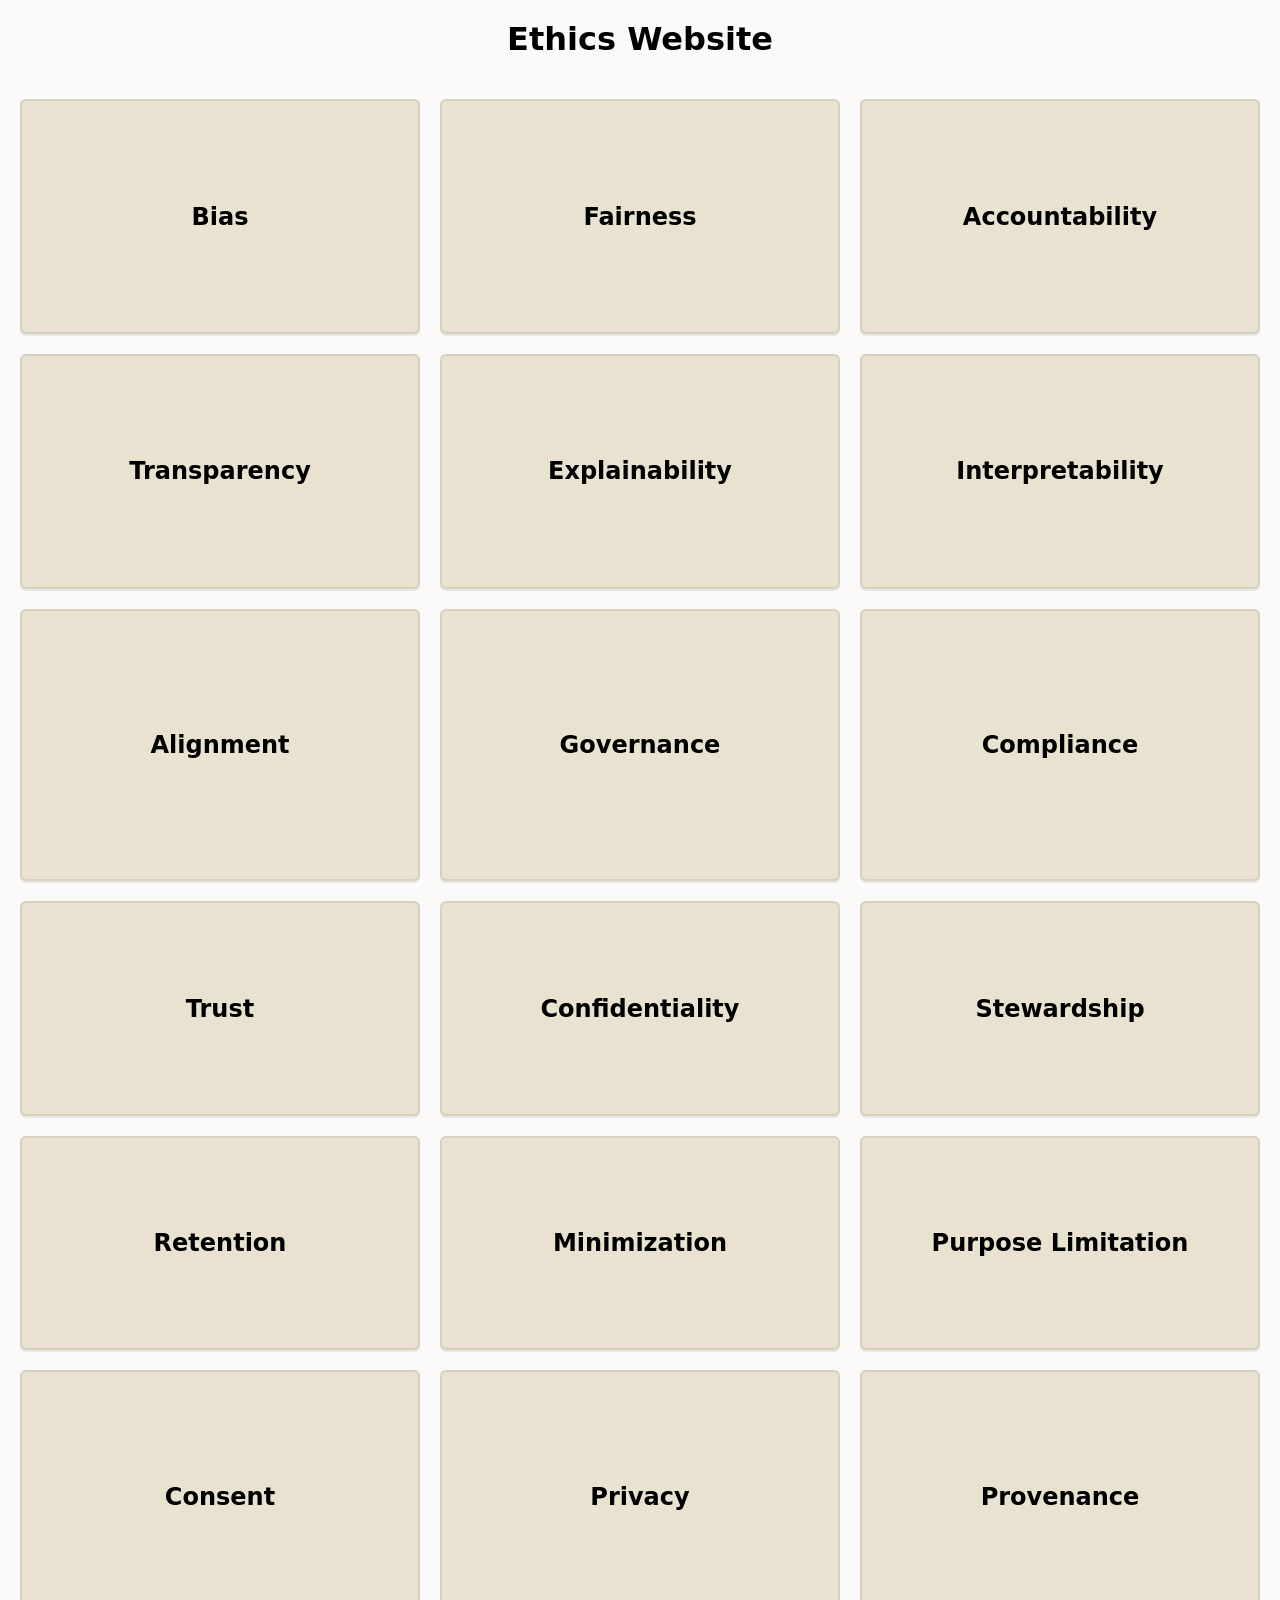
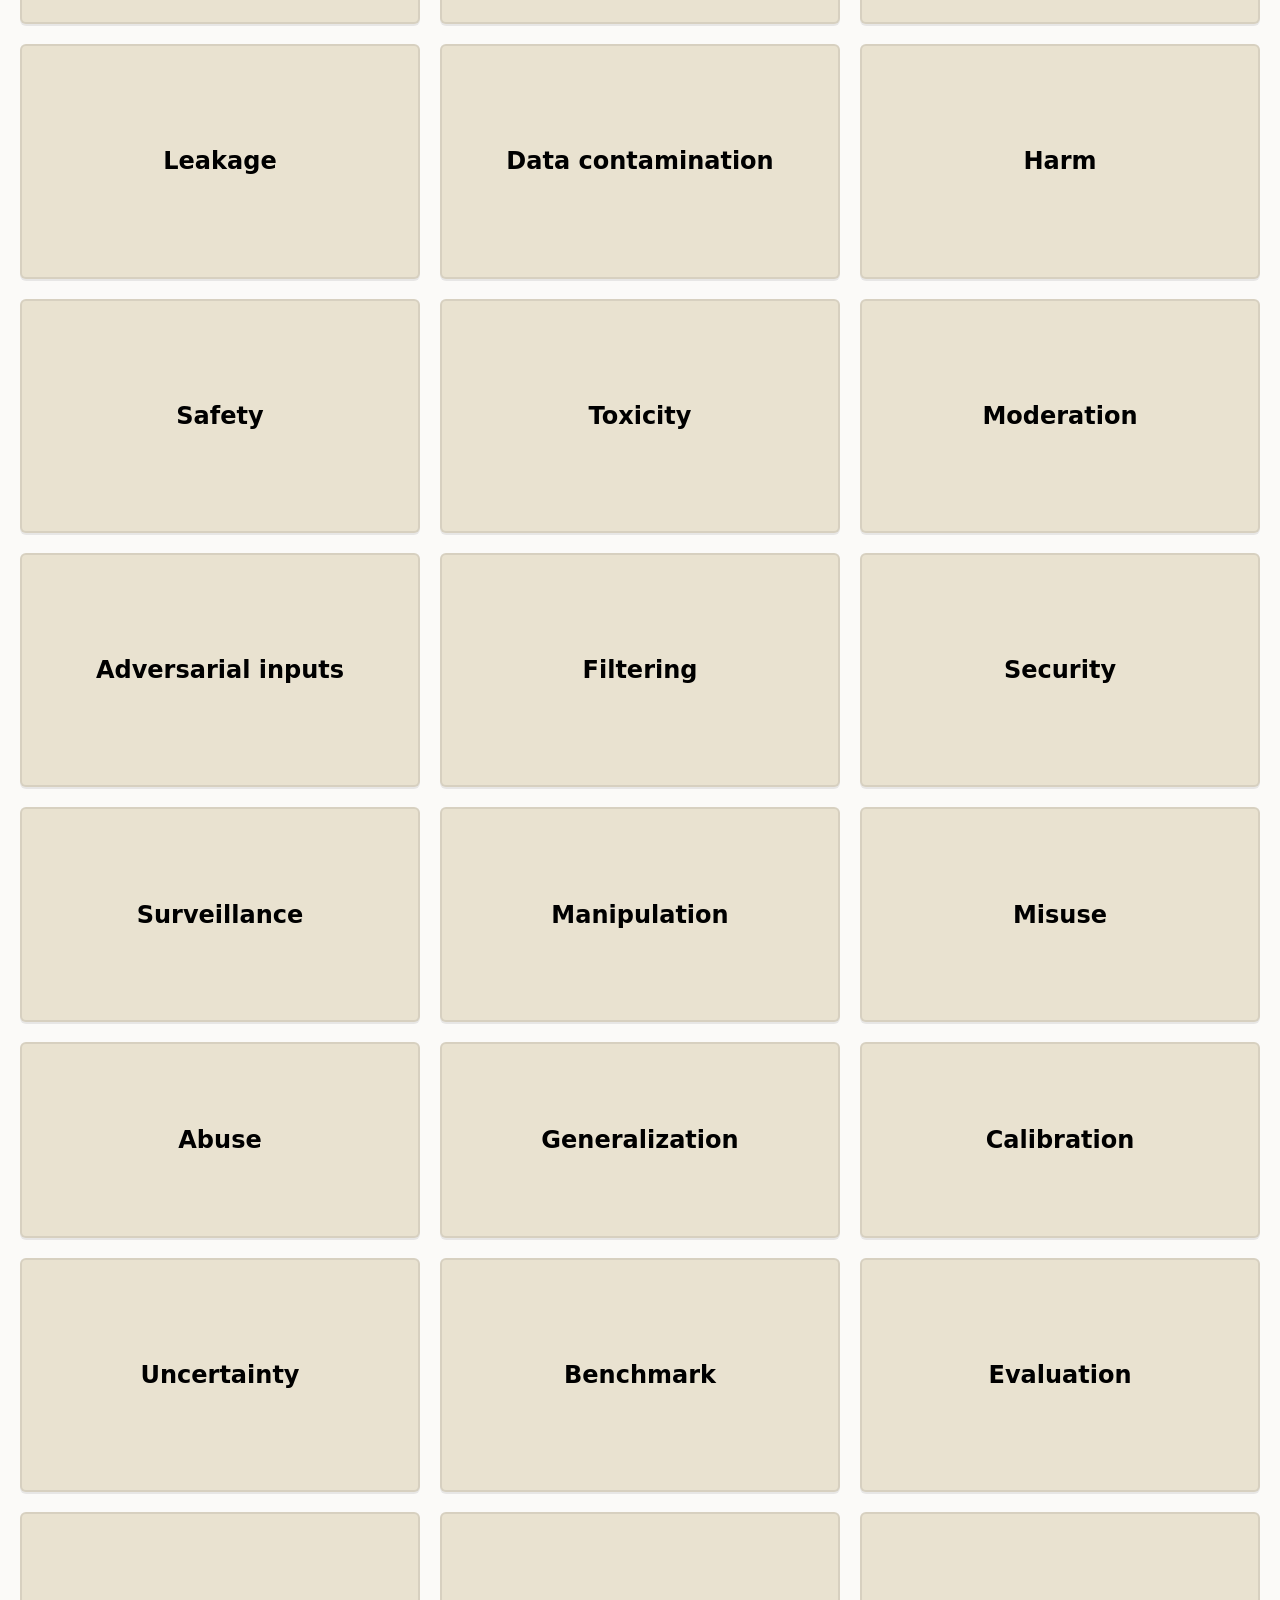
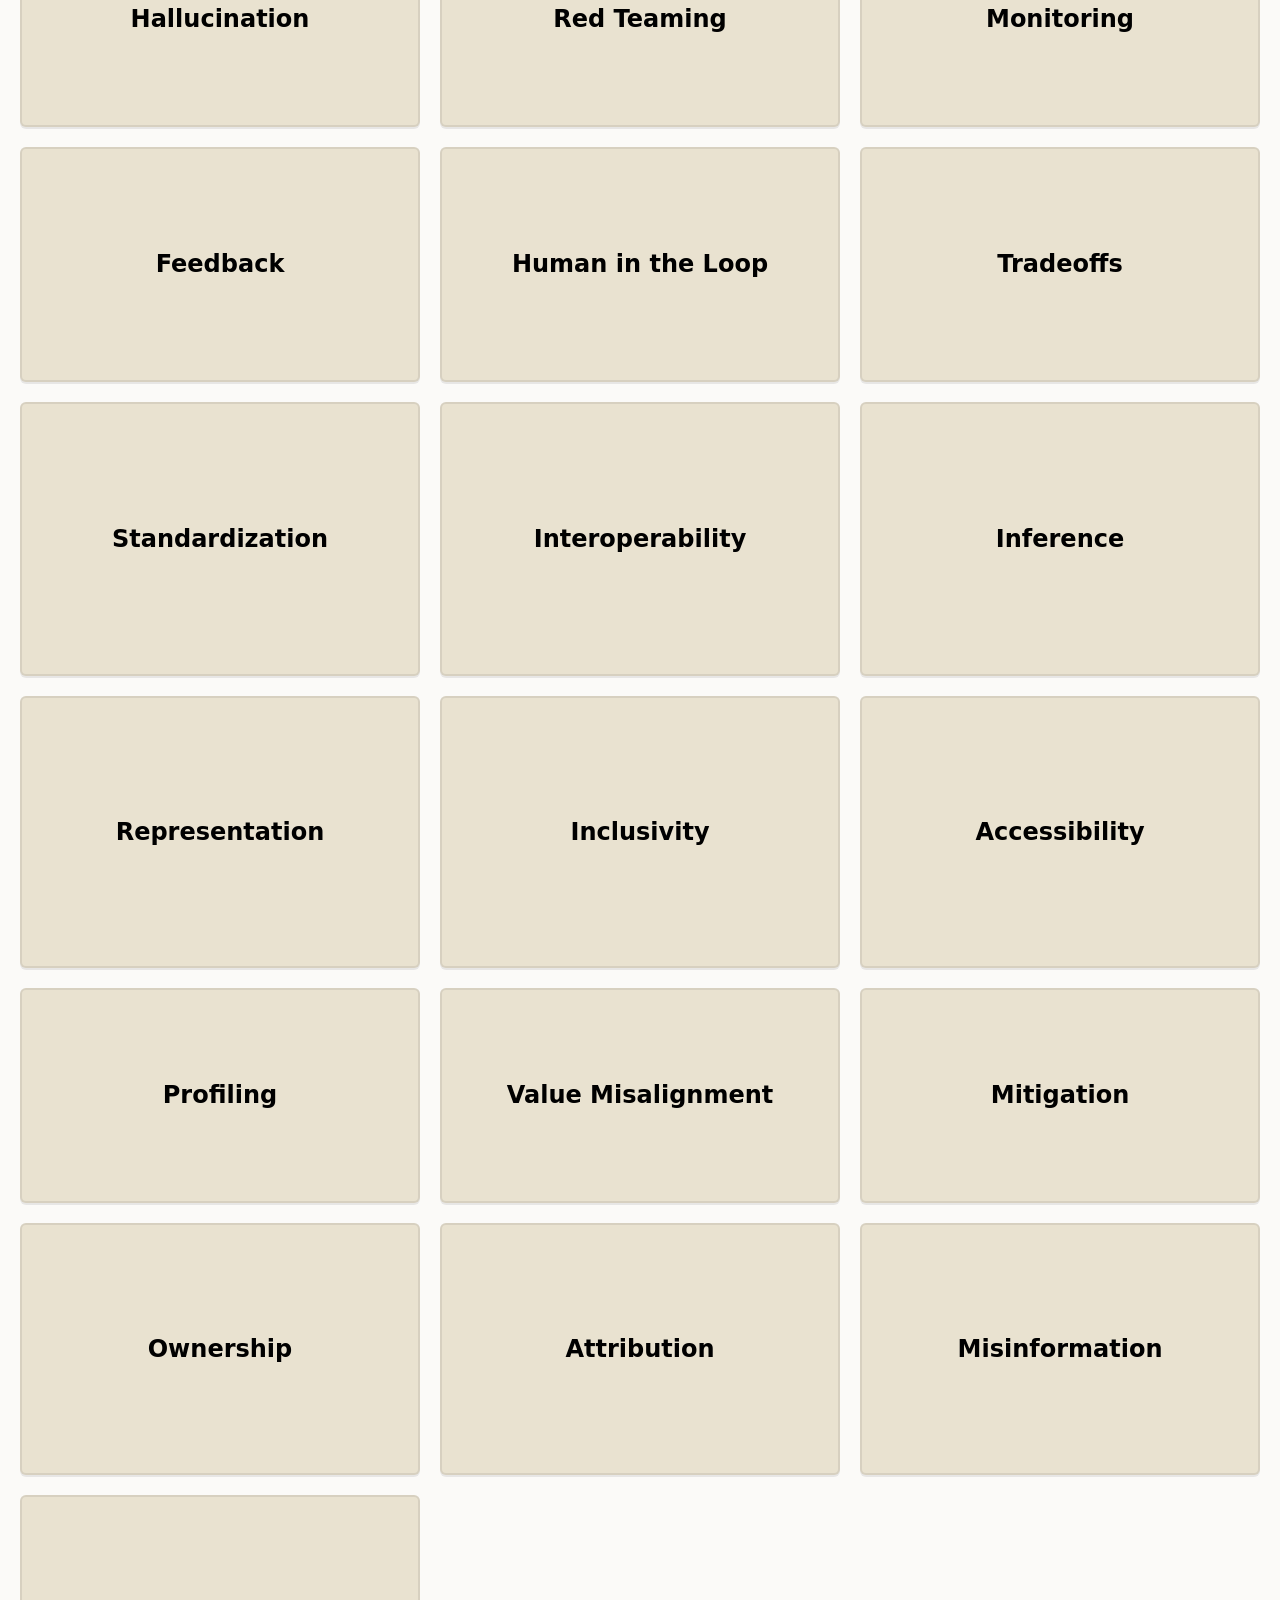
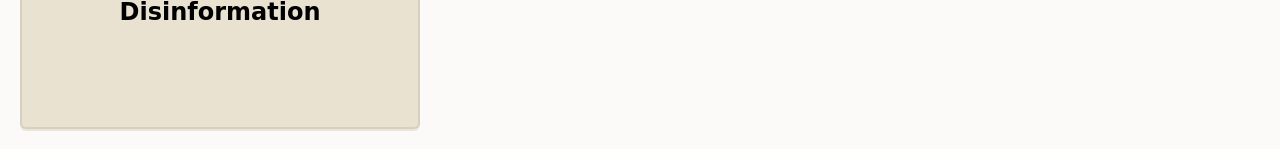
==== index.html @ ab77b4b2 "init" ====
<!DOCTYPE html>
<html lang="en">

<head>
    <meta charset="UTF-8">
    <meta name="viewport" content="width=device-width, initial-scale=1.0">
    <title>VibeCodeNames</title>
    <link rel="stylesheet" href="styles.css">
    <script src="script.js" defer></script>
</head>

<body>
    <h1>Ethics Website</h1>
    <div id="cards-container">
        <div class="card">
            <div class="full">
                <div class="card-header">
                    <h2>Bias</h2>
                </div>
                <div class="card-body">
                    <p class="word-definition">A systematic skew in data or model behavior that leads to unfair outcomes
                        for certain groups.</p>
                    <p class="word-question">If an AI hiring tool favors men over women for tech jobs, who is
                        responsible for fixing it? The developers, the company, or society?</p>
                </div>
            </div>
            <div class="initial">
                <h2>Bias</h2>
            </div>
        </div>

        <div class="card">
            <div class="full">
                <div class="card-header">
                    <h2>Fairness</h2>
                </div>
                <div class="card-body">
                    <p class="word-definition">The principle that models produce equitable outcomes across different
                        individuals or groups.</p>
                    <p class="word-question">Can an AI model ever be truly fair, or will it always reflect the biases of
                        its developers and its training data?</p>
                </div>
            </div>
            <div class="initial">
                <h2>Fairness</h2>
            </div>
        </div>

        <div class="card">
            <div class="full">
                <div class="card-header">
                    <h2>Accountability</h2>
                </div>
                <div class="card-body">
                    <p class="word-definition">The assignment of responsibility for the decisions and impacts of NLP
                        systems.</p>
                    <p class="word-question">If an AI model makes a harmful decision, who should be held responsible?
                    </p>
                </div>
            </div>
            <div class="initial">
                <h2>Accountability</h2>
            </div>
        </div>

        <div class="card">
            <div class="full">
                <div class="card-header">
                    <h2>Transparency</h2>
                </div>
                <div class="card-body">
                    <p class="word-definition">The degree to which data, model behavior, and decision processes are open
                        and understandable.</p>
                    <p class="word-question">If an AI model makes a decision that affects your life, should you have the
                        right to know how it made that decision?</p>
                </div>
            </div>
            <div class="initial">
                <h2>Transparency</h2>
            </div>
        </div>

        <div class="card">
            <div class="full">
                <div class="card-header">
                    <h2>Explainability</h2>
                </div>
                <div class="card-body">
                    <p class="word-definition">The ability to provide human-understandable reasons for a model’s
                        outputs.</p>
                    <p class="word-question">How much should we trust the decision of an AI model if we can't fully
                        understand how it reaches that conclusion?</p>
                </div>
            </div>
            <div class="initial">
                <h2>Explainability</h2>
            </div>
        </div>

        <div class="card">
            <div class="full">
                <div class="card-header">
                    <h2>Interpretability</h2>
                </div>
                <div class="card-body">
                    <p class="word-definition">The extent to which a model’s internal mechanisms can be directly
                        understood by humans.</p>
                    <p class="word-question">Is it acceptable for an AI model to be a "black box" if it works well, or
                        should we always know how it works?</p>
                </div>
            </div>
            <div class="initial">
                <h2>Interpretability</h2>
            </div>
        </div>

        <div class="card">
            <div class="full">
                <div class="card-header">
                    <h2>Alignment</h2>
                </div>
                <div class="card-body">
                    <p class="word-definition">The process of ensuring model behavior conforms to human values and
                        intended goals.</p>
                    <p class="word-question">Whose values should ann AI model align with? The values of its developers?
                        The values of its users? The values of society as a whole? What if these conflict with each
                        other?</p>
                </div>
            </div>
            <div class="initial">
                <h2>Alignment</h2>
            </div>
        </div>

        <div class="card">
            <div class="full">
                <div class="card-header">
                    <h2>Governance</h2>
                </div>
                <div class="card-body">
                    <p class="word-definition">The frameworks, policies, and processes guiding responsible AI
                        development and deployment.</p>
                    <p class="word-question">Should governments regulate AI models, or should developers be allowed to
                        self-regulate? What are the risks of either approach</p>
                </div>
            </div>
            <div class="initial">
                <h2>Governance</h2>
            </div>
        </div>

        <div class="card">
            <div class="full">
                <div class="card-header">
                    <h2>Compliance</h2>
                </div>
                <div class="card-body">
                    <p class="word-definition">Adherence to legal, regulatory, and ethical standards.</p>
                    <p class="word-question">If an AI model breaks a law, but its developers did not intend for this to
                        happen, can they be held accountable? If not, who (if anybody) can?</p>
                </div>
            </div>
            <div class="initial">
                <h2>Compliance</h2>
            </div>
        </div>

        <div class="card">
            <div class="full">
                <div class="card-header">
                    <h2>Trust</h2>
                </div>
                <div class="card-body">
                    <p class="word-definition">User confidence in a model’s reliability, transparency, and behavior.</p>
                    <p class="word-question">What does it take for you to trust an AI model?</p>
                </div>
            </div>
            <div class="initial">
                <h2>Trust</h2>
            </div>
        </div>

        <div class="card">
            <div class="full">
                <div class="card-header">
                    <h2>Confidentiality</h2>
                </div>
                <div class="card-body">
                    <p class="word-definition">The restriction of data access to authorized entities only.</p>
                    <p class="word-question">Should AI models in healthcare have access to sensitive patient data?</p>
                </div>
            </div>
            <div class="initial">
                <h2>Confidentiality</h2>
            </div>
        </div>

        <div class="card">
            <div class="full">
                <div class="card-header">
                    <h2>Stewardship</h2>
                </div>
                <div class="card-body">
                    <p class="word-definition">The responsible management of data throughout its lifecycle.</p>
                    <p class="word-question">Who should ultimately be held accountable for ensuring responsible data
                        stewardship within an organization?</p>
                </div>
            </div>
            <div class="initial">
                <h2>Stewardship</h2>
            </div>
        </div>

        <div class="card">
            <div class="full">
                <div class="card-header">
                    <h2>Retention</h2>
                </div>
                <div class="card-body">
                    <p class="word-definition">Policies governing how long data is stored before deletion.</p>
                    <p class="word-question">How long should companies be allowed to keep your data?</p>
                </div>
            </div>
            <div class="initial">
                <h2>Retention</h2>
            </div>
        </div>

        <div class="card">
            <div class="full">
                <div class="card-header">
                    <h2>Minimization</h2>
                </div>
                <div class="card-body">
                    <p class="word-definition">The practice of collecting only the data necessary for a specific
                        purpose.</p>
                    <p class="word-question">Does strict data minimization hinder the development of more accurate
                        systems?</p>
                </div>
            </div>
            <div class="initial">
                <h2>Minimization</h2>
            </div>
        </div>

        <div class="card">
            <div class="full">
                <div class="card-header">
                    <h2>Purpose Limitation</h2>
                </div>
                <div class="card-body">
                    <p class="word-definition">The use of data strictly for the originally specified uses.</p>
                    <p class="word-question">If a company uses your data for a different purpose than originally stated
                        that benefits you, is that ethically right?</p>
                </div>
            </div>
            <div class="initial">
                <h2>Purpose Limitation</h2>
            </div>
        </div>

        <div class="card">
            <div class="full">
                <div class="card-header">
                    <h2>Consent</h2>
                </div>
                <div class="card-body">
                    <p class="word-definition">User permission for collecting, processing, or using their data in NLP
                        systems.</p>
                    <p class="word-question">Is it ethical for companies to use your data if it is publicly available
                        (e.g. via social media), even if you didn't explictly agree to its use?</p>
                </div>
            </div>
            <div class="initial">
                <h2>Consent</h2>
            </div>
        </div>

        <div class="card">
            <div class="full">
                <div class="card-header">
                    <h2>Privacy</h2>
                </div>
                <div class="card-body">
                    <p class="word-definition">The protection of personal or sensitive information from unauthorized
                        access or exposure.</p>
                    <p class="word-question">To what extent are you willing to trade privacy for convenience or
                        personalized services?</p>
                </div>
            </div>
            <div class="initial">
                <h2>Privacy</h2>
            </div>
        </div>

        <div class="card">
            <div class="full">
                <div class="card-header">
                    <h2>Provenance</h2>
                </div>
                <div class="card-body">
                    <p class="word-definition">The origin, history, and transformations of data.</p>
                    <p class="word-question">Should companies be required to disclose where their training data comes
                        from?</p>
                </div>
            </div>
            <div class="initial">
                <h2>Provenance</h2>
            </div>
        </div>

        <div class="card">
            <div class="full">
                <div class="card-header">
                    <h2>Leakage</h2>
                </div>
                <div class="card-body">
                    <p class="word-definition">The unintended exposure of sensitive or training data during training or
                        inference.</p>
                    <p class="word-question">How can leakage affect perceived model performance and what misconceptions
                        could this introduce?</p>
                </div>
            </div>
            <div class="initial">
                <h2>Leakage</h2>
            </div>
        </div>

        <div class="card">
            <div class="full">
                <div class="card-header">
                    <h2>Data contamination</h2>
                </div>
                <div class="card-body">
                    <p class="word-definition">The inclusion of evaluation or benchmark data in training data, inflating
                        performance estimates.</p>
                    <p class="word-question">How does data contamination affect the credibility of benchmarks and
                        reported performance?</p>
                </div>
            </div>
            <div class="initial">
                <h2>Data contamination</h2>
            </div>
        </div>

        <div class="card">
            <div class="full">
                <div class="card-header">
                    <h2>Harm</h2>
                </div>
                <div class="card-body">
                    <p class="word-definition">Negative impacts caused by model behavior, including discrimination,
                        misinformation, or privacy violations.</p>
                    <p class="word-question">How could an AI model potentially harm you personally?</p>
                </div>
            </div>
            <div class="initial">
                <h2>Harm</h2>
            </div>
        </div>

        <div class="card">
            <div class="full">
                <div class="card-header">
                    <h2>Safety</h2>
                </div>
                <div class="card-body">
                    <p class="word-definition">The implementation of mechanisms that prevent harmful or unintended model
                        behavior.</p>
                    <p class="word-question">Should AI companies be required to actively notify its users about the
                        risks of using their model?</p>
                </div>
            </div>
            <div class="initial">
                <h2>Safety</h2>
            </div>
        </div>

        <div class="card">
            <div class="full">
                <div class="card-header">
                    <h2>Toxicity</h2>
                </div>
                <div class="card-body">
                    <p class="word-definition">The presence of offensive, abusive, or harmful language in text data or
                        outputs.</p>
                    <p class="word-question">Who decides what is considered toxic or not, and how does this differ per
                        medium?</p>
                </div>
            </div>
            <div class="initial">
                <h2>Toxicity</h2>
            </div>
        </div>

        <div class="card">
            <div class="full">
                <div class="card-header">
                    <h2>Moderation</h2>
                </div>
                <div class="card-body">
                    <p class="word-definition">The filtering or control of content to enforce safety or policy
                        constraints.</p>
                    <p class="word-question">How can moderation be performed consistently, while avoiding possible
                        individual biases of the moderators?</p>
                </div>
            </div>
            <div class="initial">
                <h2>Moderation</h2>
            </div>
        </div>

        <div class="card">
            <div class="full">
                <div class="card-header">
                    <h2>Adversarial inputs</h2>
                </div>
                <div class="card-body">
                    <p class="word-definition">Inputs intentionally crafted to exploit model weaknesses or cause errors.
                    </p>
                    <p class="word-question">Is it realistic to expect AI models to be fully resistant to adversarial
                        attacks, or should we instead focus on mitigation and response?</p>
                </div>
            </div>
            <div class="initial">
                <h2>Adversarial inputs</h2>
            </div>
        </div>

        <div class="card">
            <div class="full">
                <div class="card-header">
                    <h2>Filtering</h2>
                </div>
                <div class="card-body">
                    <p class="word-definition">The removal of undesirable or harmful content from data or outputs.</p>
                    <p class="word-question">Who should decide what is undesirable or harmful content?</p>
                </div>
            </div>
            <div class="initial">
                <h2>Filtering</h2>
            </div>
        </div>

        <div class="card">
            <div class="full">
                <div class="card-header">
                    <h2>Security</h2>
                </div>
                <div class="card-body">
                    <p class="word-definition">The protection of systems and data from unauthorized access, attacks, or
                        breaches.</p>
                    <p class="word-question">How much security is “enough”?</p>
                </div>
            </div>
            <div class="initial">
                <h2>Security</h2>
            </div>
        </div>

        <div class="card">
            <div class="full">
                <div class="card-header">
                    <h2>Surveillance</h2>
                </div>
                <div class="card-body">
                    <p class="word-definition">The large-scale monitoring of individuals through data collection and
                        analysis.</p>
                    <p class="word-question">Is surveillance ever right?</p>
                </div>
            </div>
            <div class="initial">
                <h2>Surveillance</h2>
            </div>
        </div>

        <div class="card">
            <div class="full">
                <div class="card-header">
                    <h2>Manipulation</h2>
                </div>
                <div class="card-body">
                    <p class="word-definition">The use of language models to influence user beliefs or behavior without
                        informed consent.</p>
                    <p class="word-question">Should an AI model manipulate someone if its in their best interest?</p>
                </div>
            </div>
            <div class="initial">
                <h2>Manipulation</h2>
            </div>
        </div>

        <div class="card">
            <div class="full">
                <div class="card-header">
                    <h2>Misuse</h2>
                </div>
                <div class="card-body">
                    <p class="word-definition">The unintended or inappropriate use of NLP systems.</p>
                    <p class="word-question">How can we prevent misuse of AI models?</p>
                </div>
            </div>
            <div class="initial">
                <h2>Misuse</h2>
            </div>
        </div>

        <div class="card">
            <div class="full">
                <div class="card-header">
                    <h2>Abuse</h2>
                </div>
                <div class="card-body">
                    <p class="word-definition">The deliberate use of NLP systems to cause harm or deceive.</p>
                    <p class="word-question">Where should the line be drawn between misuse and deliberate abuse of AI
                        systems?</p>
                </div>
            </div>
            <div class="initial">
                <h2>Abuse</h2>
            </div>
        </div>

        <div class="card">
            <div class="full">
                <div class="card-header">
                    <h2>Generalization</h2>
                </div>
                <div class="card-body">
                    <p class="word-definition">The ability of a model to perform well on unseen data outside its
                        training set.</p>
                    <p class="word-question">What could cause an AI model to work perfectly in a lab but fail in the
                        real world?</p>
                </div>
            </div>
            <div class="initial">
                <h2>Generalization</h2>
            </div>
        </div>

        <div class="card">
            <div class="full">
                <div class="card-header">
                    <h2>Calibration</h2>
                </div>
                <div class="card-body">
                    <p class="word-definition">The alignment between predicted probabilities and actual outcomes.</p>
                    <p class="word-question">How could the calibration of a model be improved?</p>
                </div>
            </div>
            <div class="initial">
                <h2>Calibration</h2>
            </div>
        </div>

        <div class="card">
            <div class="full">
                <div class="card-header">
                    <h2>Uncertainty</h2>
                </div>
                <div class="card-body">
                    <p class="word-definition">The degree of confidence associated with a model’s predictions.</p>
                    <p class="word-question">How certain do you think an AI model should be of an answer before
                        providing it? It is good enough to provide any answer, even if it's very uncertain?</p>
                </div>
            </div>
            <div class="initial">
                <h2>Uncertainty</h2>
            </div>
        </div>

        <div class="card">
            <div class="full">
                <div class="card-header">
                    <h2>Benchmark</h2>
                </div>
                <div class="card-body">
                    <p class="word-definition">A standardized dataset or metric used to compare model performance.</p>
                    <p class="word-question">What is a good way to evaluate how well a model performs? Are current
                        benchmarks (e.g. accuracy on different tasks) a good representation of how the world works?</p>
                </div>
            </div>
            <div class="initial">
                <h2>Benchmark</h2>
            </div>
        </div>

        <div class="card">
            <div class="full">
                <div class="card-header">
                    <h2>Evaluation</h2>
                </div>
                <div class="card-body">
                    <p class="word-definition">The measurement of model performance using technical and ethical metrics.
                    </p>
                    <p class="word-question">How can evaluation of a model influence its impact on the world?</p>
                </div>
            </div>
            <div class="initial">
                <h2>Evaluation</h2>
            </div>
        </div>

        <div class="card">
            <div class="full">
                <div class="card-header">
                    <h2>Hallucination</h2>
                </div>
                <div class="card-body">
                    <p class="word-definition">The generation of fluent but factually incorrect or unsupported content.
                    </p>
                    <p class="word-question">How can it be that these AI models produce content that is factually
                        untrue? Consider how these models work under the hood.</p>
                </div>
            </div>
            <div class="initial">
                <h2>Hallucination</h2>
            </div>
        </div>

        <div class="card">
            <div class="full">
                <div class="card-header">
                    <h2>Red Teaming</h2>
                </div>
                <div class="card-body">
                    <p class="word-definition">The practice of probing models to identify risks, vulnerabilities, or
                        failure modes.</p>
                    <p class="word-question">Should all AI models be required to undergo an third party probe to check
                        for security?</p>
                </div>
            </div>
            <div class="initial">
                <h2>Red Teaming</h2>
            </div>
        </div>

        <div class="card">
            <div class="full">
                <div class="card-header">
                    <h2>Monitoring</h2>
                </div>
                <div class="card-body">
                    <p class="word-definition">The continuous observation of model behavior in deployed environments.
                    </p>
                    <p class="word-question">In what ways does the amount of monitoring impact a model's performance?
                    </p>
                </div>
            </div>
            <div class="initial">
                <h2>Monitoring</h2>
            </div>
        </div>

        <div class="card">
            <div class="full">
                <div class="card-header">
                    <h2>Feedback</h2>
                </div>
                <div class="card-body">
                    <p class="word-definition">Information from users or systems used to improve model performance.</p>
                    <p class="word-question">How can we ensure that user feedback is helpful and doesn't introduce new
                        biases?</p>
                </div>
            </div>
            <div class="initial">
                <h2>Feedback</h2>
            </div>
        </div>

        <div class="card">
            <div class="full">
                <div class="card-header">
                    <h2>Human in the Loop</h2>
                </div>
                <div class="card-body">
                    <p class="word-definition">A design approach where human oversight is integrated into automated
                        decision-making.</p>
                    <p class="word-question">Could you imagine a scenario in which no human in the loop is required?
                        What would it look like?</p>
                </div>
            </div>
            <div class="initial">
                <h2>Human in the Loop</h2>
            </div>
        </div>

        <div class="card">
            <div class="full">
                <div class="card-header">
                    <h2>Tradeoffs</h2>
                </div>
                <div class="card-body">
                    <p class="word-definition">The balancing of competing objectives such as accuracy, fairness, and
                        efficiency.</p>
                    <p class="word-question">Should any of the aforementioned objectives take priority over others? Why
                        or why not?</p>
                </div>
            </div>
            <div class="initial">
                <h2>Tradeoffs</h2>
            </div>
        </div>

        <div class="card">
            <div class="full">
                <div class="card-header">
                    <h2>Standardization</h2>
                </div>
                <div class="card-body">
                    <p class="word-definition">The establishment of common practices, formats, or benchmarks.</p>
                    <p class="word-question">Should there be global standards for AI development, or should every
                        country/region make its own rules?</p>
                </div>
            </div>
            <div class="initial">
                <h2>Standardization</h2>
            </div>
        </div>

        <div class="card">
            <div class="full">
                <div class="card-header">
                    <h2>Interoperability</h2>
                </div>
                <div class="card-body">
                    <p class="word-definition">The ability of different systems to exchange and use data</p>
                    <p class="word-question">Should AI models from different companies be forced to work together, even
                        if it harms competition?</p>
                </div>
            </div>
            <div class="initial">
                <h2>Interoperability</h2>
            </div>
        </div>

        <div class="card">
            <div class="full">
                <div class="card-header">
                    <h2>Inference</h2>
                </div>
                <div class="card-body">
                    <p class="word-definition">The "doing" part of AI, where a trained model applies its learned
                        knowledge to new data, producing outputs like predictions, interpretations, or generated
                        responses</p>
                    <p class="word-question">How can we ensure that the output of the AI accurately infers from its
                        learned knowledge?</p>
                </div>
            </div>
            <div class="initial">
                <h2>Inference</h2>
            </div>
        </div>

        <div class="card">
            <div class="full">
                <div class="card-header">
                    <h2>Representation</h2>
                </div>
                <div class="card-body">
                    <p class="word-definition">The presence and portrayal of different demographic or social groups in
                        data.</p>
                    <p class="word-question">How would you want different social groups to be represented? Accurately
                        relating to the proportions in the real world, or some ideal world? (e.g., men and women split
                        50/50 in every profession, or more true to real life?)</p>
                </div>
            </div>
            <div class="initial">
                <h2>Representation</h2>
            </div>
        </div>

        <div class="card">
            <div class="full">
                <div class="card-header">
                    <h2>Inclusivity</h2>
                </div>
                <div class="card-body">
                    <p class="word-definition">The practice of ensuring diverse groups are fairly considered in system
                        design and outputs.</p>
                    <p class="word-question">How do you think inclusion could and should be implemented in AI? Do you
                        think all groups should be represented equally or does that bring their own issues?</p>
                </div>
            </div>
            <div class="initial">
                <h2>Inclusivity</h2>
            </div>
        </div>

        <div class="card">
            <div class="full">
                <div class="card-header">
                    <h2>Accessibility</h2>
                </div>
                <div class="card-body">
                    <p class="word-definition">The design of systems to be usable by people with varying abilities and
                        needs.</p>
                    <p class="word-question">Should AI companies make their models accessible to everyone, even if that
                        entails a lot of work for a small group?</p>
                </div>
            </div>
            <div class="initial">
                <h2>Accessibility</h2>
            </div>
        </div>

        <div class="card">
            <div class="full">
                <div class="card-header">
                    <h2>Profiling</h2>
                </div>
                <div class="card-body">
                    <p class="word-definition">The analysis of text data to infer attributes about individuals or
                        groups.</p>
                    <p class="word-question">What could be the danger of using a large amount of text about one group to
                        make conclusions about an individual?</p>
                </div>
            </div>
            <div class="initial">
                <h2>Profiling</h2>
            </div>
        </div>

        <div class="card">
            <div class="full">
                <div class="card-header">
                    <h2>Value Misalignment</h2>
                </div>
                <div class="card-body">
                    <p class="word-definition">A mismatch between model behavior and intended human values or goals.</p>
                    <p class="word-question">What would be an example of value misalignment, and how could this issue be
                        fixed?</p>
                </div>
            </div>
            <div class="initial">
                <h2>Value Misalignment</h2>
            </div>
        </div>

        <div class="card">
            <div class="full">
                <div class="card-header">
                    <h2>Mitigation</h2>
                </div>
                <div class="card-body">
                    <p class="word-definition">Actions taken to reduce identified risks or harms.</p>
                    <p class="word-question">Who should decide what the risks and harms are, and what is “good”?</p>
                </div>
            </div>
            <div class="initial">
                <h2>Mitigation</h2>
            </div>
        </div>

        <div class="card">
            <div class="full">
                <div class="card-header">
                    <h2>Ownership</h2>
                </div>
                <div class="card-body">
                    <p class="word-definition">The rights and control over data, models, or generated outputs.</p>
                    <p class="word-question">When you give a prompt to an AI model, who owns the rights to the answer it
                        produces?</p>
                </div>
            </div>
            <div class="initial">
                <h2>Ownership</h2>
            </div>
        </div>

        <div class="card">
            <div class="full">
                <div class="card-header">
                    <h2>Attribution</h2>
                </div>
                <div class="card-body">
                    <p class="word-definition">The identification and crediting of data sources or generated content
                        origins.</p>
                    <p class="word-question">How should AI companies respect the original authors when collecting data
                        and training on it? Should they be allowed to use any data they want, or should there be rules
                        and regulations?</p>
                </div>
            </div>
            <div class="initial">
                <h2>Attribution</h2>
            </div>
        </div>

        <div class="card">
            <div class="full">
                <div class="card-header">
                    <h2>Misinformation</h2>
                </div>
                <div class="card-body">
                    <p class="word-definition">False or misleading information produced without intent to deceive.</p>
                    <p class="word-question">How can an AI help in the spreading of misinformation?</p>
                </div>
            </div>
            <div class="initial">
                <h2>Misinformation</h2>
            </div>
        </div>

        <div class="card">
            <div class="full">
                <div class="card-header">
                    <h2>Disinformation</h2>
                </div>
                <div class="card-body">
                    <p class="word-definition">False information deliberately created to mislead.</p>
                    <p class="word-question">Is it easy to create disinformation with LLMs? Try it yourself! Think of a
                        creative (but fake) news headline, and have an LLM come up with a related article.</p>
                </div>
            </div>
            <div class="initial">
                <h2>Disinformation</h2>
            </div>
        </div>


    </div>
</body>

</html>
---- styles.css ----
body {
    margin: 0;
    background: #fbfaf8;
    font-family: system-ui, sans-serif;

}

#cards-container {
    display: grid;
    grid-template-columns: repeat(auto-fit, minmax(300px, 1fr));
    gap: 20px;
    padding: 20px;
}

h1 {
    text-align: center;
    margin-top: 20px;
}

.card {
    border-radius: 6px;
    padding: 18px;

    background: #e9e2d0;
    border: 2px solid rgba(0, 0, 0, 0.08);

    box-shadow: 0 2px 0 rgba(0, 0, 0, 0.08);
    display: grid;
}

/* Stack both states */
.card>.full,
.card>.initial {
    grid-area: 1 / 1;
    transition: opacity 0.3s ease, visibility 0.3s ease;


}

/* Hidden by default */
.card>.full {
    opacity: 0;
    visibility: hidden;
    pointer-events: none;


}

/* Visible by default */
.card>.initial {
    opacity: 1;
    visibility: visible;


}

/* Flipped state */
.card.flipped>.full {
    opacity: 1;
    visibility: visible;
    pointer-events: auto;
}

.card.flipped>.initial {
    opacity: 0;
    visibility: hidden;
    pointer-events: none;
}

.card>.initial {
    opacity: 1;
    visibility: visible;

    display: flex;
    align-items: center;
    justify-content: center;
    text-align: center;
}


.card-header {
    margin-bottom: 15px;
}

.card-header h2 {
    margin: 0;
    font-size: 1.5em;
}

.card-body {
    flex-grow: 1;
}

.word-definition {
    font-size: 1.1em;
    margin-bottom: 10px;
}

.word-question {
    font-size: 1em;
    color: #555;
}
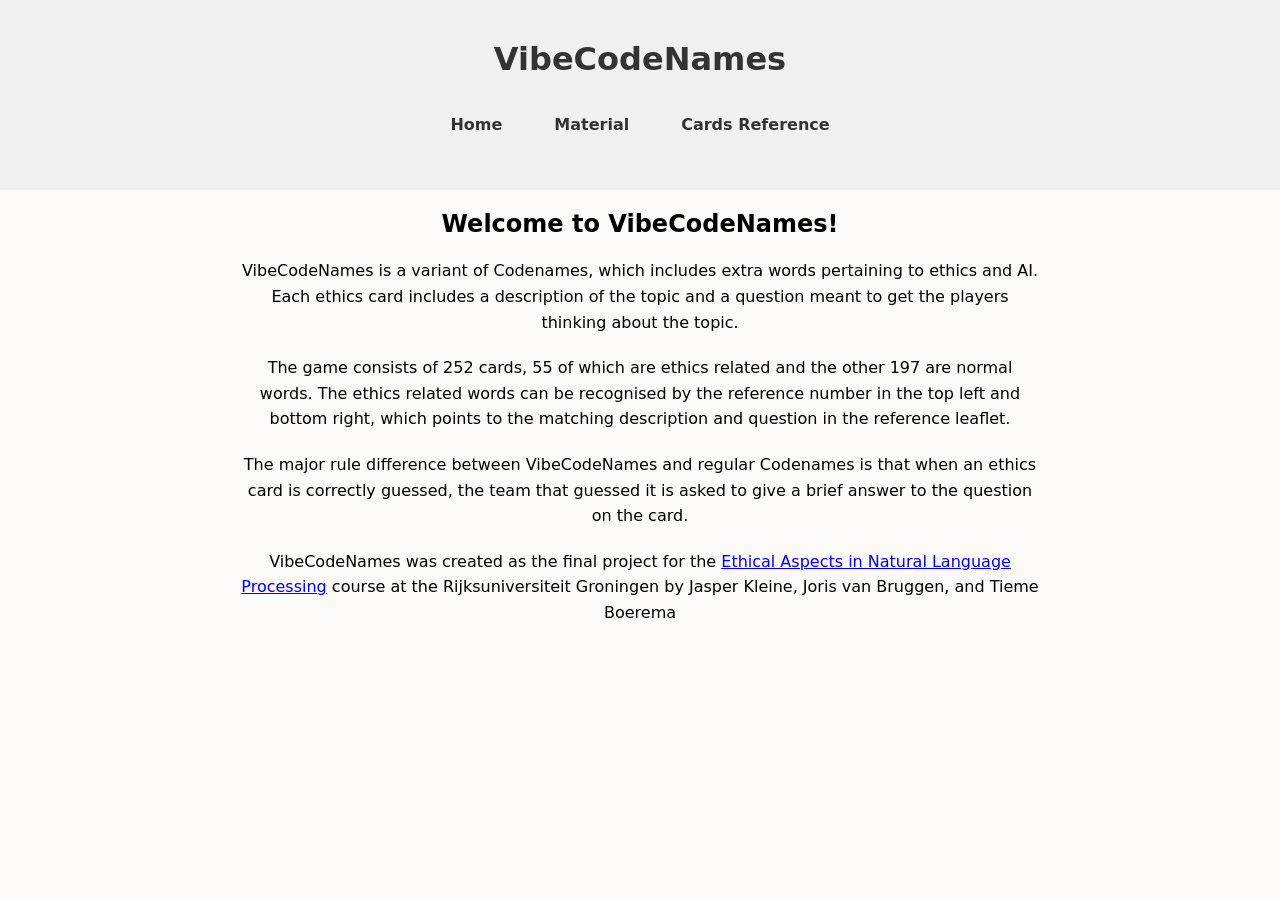
==== commit 82acf96e: "do some extra work" ====
--- a/index.html
+++ b/index.html
@@ -10,915 +10,37 @@
 </head>
 
 <body>
-    <h1>Ethics Website</h1>
-    <div id="cards-container">
-        <div class="card">
-            <div class="full">
-                <div class="card-header">
-                    <h2>Bias</h2>
-                </div>
-                <div class="card-body">
-                    <p class="word-definition">A systematic skew in data or model behavior that leads to unfair outcomes
-                        for certain groups.</p>
-                    <p class="word-question">If an AI hiring tool favors men over women for tech jobs, who is
-                        responsible for fixing it? The developers, the company, or society?</p>
-                </div>
-            </div>
-            <div class="initial">
-                <h2>Bias</h2>
-            </div>
-        </div>
+    <header>
+        <h1><a href="index.html">VibeCodeNames</a></h1>
+        <nav>
+            <ul>
+                <li><a href="index.html">Home</a></li>
+                <li><a href="material.html">Material</a></li>
+                <li><a href="cards.html">Cards Reference</a></li>
+            </ul>
+        </nav>
+    </header>
+    <div id="container">
+        <h2>Welcome to VibeCodeNames!</h2>
+        <p>VibeCodeNames is a variant of Codenames, which includes extra words pertaining to ethics and AI. Each ethics
+            card includes a description of the topic and a question meant to get the players thinking about the topic.
+        </p>
+        <p>The game consists of 252 cards, 55 of which are ethics related and the other 197 are normal words. The ethics
+            related words can be recognised by the reference number in the top left and bottom right, which points to
+            the matching description and question in the reference leaflet. </p>
 
-        <div class="card">
-            <div class="full">
-                <div class="card-header">
-                    <h2>Fairness</h2>
-                </div>
-                <div class="card-body">
-                    <p class="word-definition">The principle that models produce equitable outcomes across different
-                        individuals or groups.</p>
-                    <p class="word-question">Can an AI model ever be truly fair, or will it always reflect the biases of
-                        its developers and its training data?</p>
-                </div>
-            </div>
-            <div class="initial">
-                <h2>Fairness</h2>
-            </div>
-        </div>
+        <p>
+            The major rule difference between VibeCodeNames and regular Codenames is that when an ethics card is
+            correctly guessed, the team that guessed it is asked to give a brief answer to the question on the card.
 
-        <div class="card">
-            <div class="full">
-                <div class="card-header">
-                    <h2>Accountability</h2>
-                </div>
-                <div class="card-body">
-                    <p class="word-definition">The assignment of responsibility for the decisions and impacts of NLP
-                        systems.</p>
-                    <p class="word-question">If an AI model makes a harmful decision, who should be held responsible?
-                    </p>
-                </div>
-            </div>
-            <div class="initial">
-                <h2>Accountability</h2>
-            </div>
-        </div>
+        </p>
 
-        <div class="card">
-            <div class="full">
-                <div class="card-header">
-                    <h2>Transparency</h2>
-                </div>
-                <div class="card-body">
-                    <p class="word-definition">The degree to which data, model behavior, and decision processes are open
-                        and understandable.</p>
-                    <p class="word-question">If an AI model makes a decision that affects your life, should you have the
-                        right to know how it made that decision?</p>
-                </div>
-            </div>
-            <div class="initial">
-                <h2>Transparency</h2>
-            </div>
-        </div>
+        <p>VibeCodeNames was created as the final project for the <a
+                href="https://ocasys.rug.nl/2025-2026/catalog/course/LIX033B05">Ethical Aspects in Natural Language
+                Processing</a> course at the Rijksuniversiteit Groningen by Jasper Kleine, Joris van Bruggen, and Tieme
+            Boerema</p>
+    </div>
 
-        <div class="card">
-            <div class="full">
-                <div class="card-header">
-                    <h2>Explainability</h2>
-                </div>
-                <div class="card-body">
-                    <p class="word-definition">The ability to provide human-understandable reasons for a model’s
-                        outputs.</p>
-                    <p class="word-question">How much should we trust the decision of an AI model if we can't fully
-                        understand how it reaches that conclusion?</p>
-                </div>
-            </div>
-            <div class="initial">
-                <h2>Explainability</h2>
-            </div>
-        </div>
-
-        <div class="card">
-            <div class="full">
-                <div class="card-header">
-                    <h2>Interpretability</h2>
-                </div>
-                <div class="card-body">
-                    <p class="word-definition">The extent to which a model’s internal mechanisms can be directly
-                        understood by humans.</p>
-                    <p class="word-question">Is it acceptable for an AI model to be a "black box" if it works well, or
-                        should we always know how it works?</p>
-                </div>
-            </div>
-            <div class="initial">
-                <h2>Interpretability</h2>
-            </div>
-        </div>
-
-        <div class="card">
-            <div class="full">
-                <div class="card-header">
-                    <h2>Alignment</h2>
-                </div>
-                <div class="card-body">
-                    <p class="word-definition">The process of ensuring model behavior conforms to human values and
-                        intended goals.</p>
-                    <p class="word-question">Whose values should ann AI model align with? The values of its developers?
-                        The values of its users? The values of society as a whole? What if these conflict with each
-                        other?</p>
-                </div>
-            </div>
-            <div class="initial">
-                <h2>Alignment</h2>
-            </div>
-        </div>
-
-        <div class="card">
-            <div class="full">
-                <div class="card-header">
-                    <h2>Governance</h2>
-                </div>
-                <div class="card-body">
-                    <p class="word-definition">The frameworks, policies, and processes guiding responsible AI
-                        development and deployment.</p>
-                    <p class="word-question">Should governments regulate AI models, or should developers be allowed to
-                        self-regulate? What are the risks of either approach</p>
-                </div>
-            </div>
-            <div class="initial">
-                <h2>Governance</h2>
-            </div>
-        </div>
-
-        <div class="card">
-            <div class="full">
-                <div class="card-header">
-                    <h2>Compliance</h2>
-                </div>
-                <div class="card-body">
-                    <p class="word-definition">Adherence to legal, regulatory, and ethical standards.</p>
-                    <p class="word-question">If an AI model breaks a law, but its developers did not intend for this to
-                        happen, can they be held accountable? If not, who (if anybody) can?</p>
-                </div>
-            </div>
-            <div class="initial">
-                <h2>Compliance</h2>
-            </div>
-        </div>
-
-        <div class="card">
-            <div class="full">
-                <div class="card-header">
-                    <h2>Trust</h2>
-                </div>
-                <div class="card-body">
-                    <p class="word-definition">User confidence in a model’s reliability, transparency, and behavior.</p>
-                    <p class="word-question">What does it take for you to trust an AI model?</p>
-                </div>
-            </div>
-            <div class="initial">
-                <h2>Trust</h2>
-            </div>
-        </div>
-
-        <div class="card">
-            <div class="full">
-                <div class="card-header">
-                    <h2>Confidentiality</h2>
-                </div>
-                <div class="card-body">
-                    <p class="word-definition">The restriction of data access to authorized entities only.</p>
-                    <p class="word-question">Should AI models in healthcare have access to sensitive patient data?</p>
-                </div>
-            </div>
-            <div class="initial">
-                <h2>Confidentiality</h2>
-            </div>
-        </div>
-
-        <div class="card">
-            <div class="full">
-                <div class="card-header">
-                    <h2>Stewardship</h2>
-                </div>
-                <div class="card-body">
-                    <p class="word-definition">The responsible management of data throughout its lifecycle.</p>
-                    <p class="word-question">Who should ultimately be held accountable for ensuring responsible data
-                        stewardship within an organization?</p>
-                </div>
-            </div>
-            <div class="initial">
-                <h2>Stewardship</h2>
-            </div>
-        </div>
-
-        <div class="card">
-            <div class="full">
-                <div class="card-header">
-                    <h2>Retention</h2>
-                </div>
-                <div class="card-body">
-                    <p class="word-definition">Policies governing how long data is stored before deletion.</p>
-                    <p class="word-question">How long should companies be allowed to keep your data?</p>
-                </div>
-            </div>
-            <div class="initial">
-                <h2>Retention</h2>
-            </div>
-        </div>
-
-        <div class="card">
-            <div class="full">
-                <div class="card-header">
-                    <h2>Minimization</h2>
-                </div>
-                <div class="card-body">
-                    <p class="word-definition">The practice of collecting only the data necessary for a specific
-                        purpose.</p>
-                    <p class="word-question">Does strict data minimization hinder the development of more accurate
-                        systems?</p>
-                </div>
-            </div>
-            <div class="initial">
-                <h2>Minimization</h2>
-            </div>
-        </div>
-
-        <div class="card">
-            <div class="full">
-                <div class="card-header">
-                    <h2>Purpose Limitation</h2>
-                </div>
-                <div class="card-body">
-                    <p class="word-definition">The use of data strictly for the originally specified uses.</p>
-                    <p class="word-question">If a company uses your data for a different purpose than originally stated
-                        that benefits you, is that ethically right?</p>
-                </div>
-            </div>
-            <div class="initial">
-                <h2>Purpose Limitation</h2>
-            </div>
-        </div>
-
-        <div class="card">
-            <div class="full">
-                <div class="card-header">
-                    <h2>Consent</h2>
-                </div>
-                <div class="card-body">
-                    <p class="word-definition">User permission for collecting, processing, or using their data in NLP
-                        systems.</p>
-                    <p class="word-question">Is it ethical for companies to use your data if it is publicly available
-                        (e.g. via social media), even if you didn't explictly agree to its use?</p>
-                </div>
-            </div>
-            <div class="initial">
-                <h2>Consent</h2>
-            </div>
-        </div>
-
-        <div class="card">
-            <div class="full">
-                <div class="card-header">
-                    <h2>Privacy</h2>
-                </div>
-                <div class="card-body">
-                    <p class="word-definition">The protection of personal or sensitive information from unauthorized
-                        access or exposure.</p>
-                    <p class="word-question">To what extent are you willing to trade privacy for convenience or
-                        personalized services?</p>
-                </div>
-            </div>
-            <div class="initial">
-                <h2>Privacy</h2>
-            </div>
-        </div>
-
-        <div class="card">
-            <div class="full">
-                <div class="card-header">
-                    <h2>Provenance</h2>
-                </div>
-                <div class="card-body">
-                    <p class="word-definition">The origin, history, and transformations of data.</p>
-                    <p class="word-question">Should companies be required to disclose where their training data comes
-                        from?</p>
-                </div>
-            </div>
-            <div class="initial">
-                <h2>Provenance</h2>
-            </div>
-        </div>
-
-        <div class="card">
-            <div class="full">
-                <div class="card-header">
-                    <h2>Leakage</h2>
-                </div>
-                <div class="card-body">
-                    <p class="word-definition">The unintended exposure of sensitive or training data during training or
-                        inference.</p>
-                    <p class="word-question">How can leakage affect perceived model performance and what misconceptions
-                        could this introduce?</p>
-                </div>
-            </div>
-            <div class="initial">
-                <h2>Leakage</h2>
-            </div>
-        </div>
-
-        <div class="card">
-            <div class="full">
-                <div class="card-header">
-                    <h2>Data contamination</h2>
-                </div>
-                <div class="card-body">
-                    <p class="word-definition">The inclusion of evaluation or benchmark data in training data, inflating
-                        performance estimates.</p>
-                    <p class="word-question">How does data contamination affect the credibility of benchmarks and
-                        reported performance?</p>
-                </div>
-            </div>
-            <div class="initial">
-                <h2>Data contamination</h2>
-            </div>
-        </div>
-
-        <div class="card">
-            <div class="full">
-                <div class="card-header">
-                    <h2>Harm</h2>
-                </div>
-                <div class="card-body">
-                    <p class="word-definition">Negative impacts caused by model behavior, including discrimination,
-                        misinformation, or privacy violations.</p>
-                    <p class="word-question">How could an AI model potentially harm you personally?</p>
-                </div>
-            </div>
-            <div class="initial">
-                <h2>Harm</h2>
-            </div>
-        </div>
-
-        <div class="card">
-            <div class="full">
-                <div class="card-header">
-                    <h2>Safety</h2>
-                </div>
-                <div class="card-body">
-                    <p class="word-definition">The implementation of mechanisms that prevent harmful or unintended model
-                        behavior.</p>
-                    <p class="word-question">Should AI companies be required to actively notify its users about the
-                        risks of using their model?</p>
-                </div>
-            </div>
-            <div class="initial">
-                <h2>Safety</h2>
-            </div>
-        </div>
-
-        <div class="card">
-            <div class="full">
-                <div class="card-header">
-                    <h2>Toxicity</h2>
-                </div>
-                <div class="card-body">
-                    <p class="word-definition">The presence of offensive, abusive, or harmful language in text data or
-                        outputs.</p>
-                    <p class="word-question">Who decides what is considered toxic or not, and how does this differ per
-                        medium?</p>
-                </div>
-            </div>
-            <div class="initial">
-                <h2>Toxicity</h2>
-            </div>
-        </div>
-
-        <div class="card">
-            <div class="full">
-                <div class="card-header">
-                    <h2>Moderation</h2>
-                </div>
-                <div class="card-body">
-                    <p class="word-definition">The filtering or control of content to enforce safety or policy
-                        constraints.</p>
-                    <p class="word-question">How can moderation be performed consistently, while avoiding possible
-                        individual biases of the moderators?</p>
-                </div>
-            </div>
-            <div class="initial">
-                <h2>Moderation</h2>
-            </div>
-        </div>
-
-        <div class="card">
-            <div class="full">
-                <div class="card-header">
-                    <h2>Adversarial inputs</h2>
-                </div>
-                <div class="card-body">
-                    <p class="word-definition">Inputs intentionally crafted to exploit model weaknesses or cause errors.
-                    </p>
-                    <p class="word-question">Is it realistic to expect AI models to be fully resistant to adversarial
-                        attacks, or should we instead focus on mitigation and response?</p>
-                </div>
-            </div>
-            <div class="initial">
-                <h2>Adversarial inputs</h2>
-            </div>
-        </div>
-
-        <div class="card">
-            <div class="full">
-                <div class="card-header">
-                    <h2>Filtering</h2>
-                </div>
-                <div class="card-body">
-                    <p class="word-definition">The removal of undesirable or harmful content from data or outputs.</p>
-                    <p class="word-question">Who should decide what is undesirable or harmful content?</p>
-                </div>
-            </div>
-            <div class="initial">
-                <h2>Filtering</h2>
-            </div>
-        </div>
-
-        <div class="card">
-            <div class="full">
-                <div class="card-header">
-                    <h2>Security</h2>
-                </div>
-                <div class="card-body">
-                    <p class="word-definition">The protection of systems and data from unauthorized access, attacks, or
-                        breaches.</p>
-                    <p class="word-question">How much security is “enough”?</p>
-                </div>
-            </div>
-            <div class="initial">
-                <h2>Security</h2>
-            </div>
-        </div>
-
-        <div class="card">
-            <div class="full">
-                <div class="card-header">
-                    <h2>Surveillance</h2>
-                </div>
-                <div class="card-body">
-                    <p class="word-definition">The large-scale monitoring of individuals through data collection and
-                        analysis.</p>
-                    <p class="word-question">Is surveillance ever right?</p>
-                </div>
-            </div>
-            <div class="initial">
-                <h2>Surveillance</h2>
-            </div>
-        </div>
-
-        <div class="card">
-            <div class="full">
-                <div class="card-header">
-                    <h2>Manipulation</h2>
-                </div>
-                <div class="card-body">
-                    <p class="word-definition">The use of language models to influence user beliefs or behavior without
-                        informed consent.</p>
-                    <p class="word-question">Should an AI model manipulate someone if its in their best interest?</p>
-                </div>
-            </div>
-            <div class="initial">
-                <h2>Manipulation</h2>
-            </div>
-        </div>
-
-        <div class="card">
-            <div class="full">
-                <div class="card-header">
-                    <h2>Misuse</h2>
-                </div>
-                <div class="card-body">
-                    <p class="word-definition">The unintended or inappropriate use of NLP systems.</p>
-                    <p class="word-question">How can we prevent misuse of AI models?</p>
-                </div>
-            </div>
-            <div class="initial">
-                <h2>Misuse</h2>
-            </div>
-        </div>
-
-        <div class="card">
-            <div class="full">
-                <div class="card-header">
-                    <h2>Abuse</h2>
-                </div>
-                <div class="card-body">
-                    <p class="word-definition">The deliberate use of NLP systems to cause harm or deceive.</p>
-                    <p class="word-question">Where should the line be drawn between misuse and deliberate abuse of AI
-                        systems?</p>
-                </div>
-            </div>
-            <div class="initial">
-                <h2>Abuse</h2>
-            </div>
-        </div>
-
-        <div class="card">
-            <div class="full">
-                <div class="card-header">
-                    <h2>Generalization</h2>
-                </div>
-                <div class="card-body">
-                    <p class="word-definition">The ability of a model to perform well on unseen data outside its
-                        training set.</p>
-                    <p class="word-question">What could cause an AI model to work perfectly in a lab but fail in the
-                        real world?</p>
-                </div>
-            </div>
-            <div class="initial">
-                <h2>Generalization</h2>
-            </div>
-        </div>
-
-        <div class="card">
-            <div class="full">
-                <div class="card-header">
-                    <h2>Calibration</h2>
-                </div>
-                <div class="card-body">
-                    <p class="word-definition">The alignment between predicted probabilities and actual outcomes.</p>
-                    <p class="word-question">How could the calibration of a model be improved?</p>
-                </div>
-            </div>
-            <div class="initial">
-                <h2>Calibration</h2>
-            </div>
-        </div>
-
-        <div class="card">
-            <div class="full">
-                <div class="card-header">
-                    <h2>Uncertainty</h2>
-                </div>
-                <div class="card-body">
-                    <p class="word-definition">The degree of confidence associated with a model’s predictions.</p>
-                    <p class="word-question">How certain do you think an AI model should be of an answer before
-                        providing it? It is good enough to provide any answer, even if it's very uncertain?</p>
-                </div>
-            </div>
-            <div class="initial">
-                <h2>Uncertainty</h2>
-            </div>
-        </div>
-
-        <div class="card">
-            <div class="full">
-                <div class="card-header">
-                    <h2>Benchmark</h2>
-                </div>
-                <div class="card-body">
-                    <p class="word-definition">A standardized dataset or metric used to compare model performance.</p>
-                    <p class="word-question">What is a good way to evaluate how well a model performs? Are current
-                        benchmarks (e.g. accuracy on different tasks) a good representation of how the world works?</p>
-                </div>
-            </div>
-            <div class="initial">
-                <h2>Benchmark</h2>
-            </div>
-        </div>
-
-        <div class="card">
-            <div class="full">
-                <div class="card-header">
-                    <h2>Evaluation</h2>
-                </div>
-                <div class="card-body">
-                    <p class="word-definition">The measurement of model performance using technical and ethical metrics.
-                    </p>
-                    <p class="word-question">How can evaluation of a model influence its impact on the world?</p>
-                </div>
-            </div>
-            <div class="initial">
-                <h2>Evaluation</h2>
-            </div>
-        </div>
-
-        <div class="card">
-            <div class="full">
-                <div class="card-header">
-                    <h2>Hallucination</h2>
-                </div>
-                <div class="card-body">
-                    <p class="word-definition">The generation of fluent but factually incorrect or unsupported content.
-                    </p>
-                    <p class="word-question">How can it be that these AI models produce content that is factually
-                        untrue? Consider how these models work under the hood.</p>
-                </div>
-            </div>
-            <div class="initial">
-                <h2>Hallucination</h2>
-            </div>
-        </div>
-
-        <div class="card">
-            <div class="full">
-                <div class="card-header">
-                    <h2>Red Teaming</h2>
-                </div>
-                <div class="card-body">
-                    <p class="word-definition">The practice of probing models to identify risks, vulnerabilities, or
-                        failure modes.</p>
-                    <p class="word-question">Should all AI models be required to undergo an third party probe to check
-                        for security?</p>
-                </div>
-            </div>
-            <div class="initial">
-                <h2>Red Teaming</h2>
-            </div>
-        </div>
-
-        <div class="card">
-            <div class="full">
-                <div class="card-header">
-                    <h2>Monitoring</h2>
-                </div>
-                <div class="card-body">
-                    <p class="word-definition">The continuous observation of model behavior in deployed environments.
-                    </p>
-                    <p class="word-question">In what ways does the amount of monitoring impact a model's performance?
-                    </p>
-                </div>
-            </div>
-            <div class="initial">
-                <h2>Monitoring</h2>
-            </div>
-        </div>
-
-        <div class="card">
-            <div class="full">
-                <div class="card-header">
-                    <h2>Feedback</h2>
-                </div>
-                <div class="card-body">
-                    <p class="word-definition">Information from users or systems used to improve model performance.</p>
-                    <p class="word-question">How can we ensure that user feedback is helpful and doesn't introduce new
-                        biases?</p>
-                </div>
-            </div>
-            <div class="initial">
-                <h2>Feedback</h2>
-            </div>
-        </div>
-
-        <div class="card">
-            <div class="full">
-                <div class="card-header">
-                    <h2>Human in the Loop</h2>
-                </div>
-                <div class="card-body">
-                    <p class="word-definition">A design approach where human oversight is integrated into automated
-                        decision-making.</p>
-                    <p class="word-question">Could you imagine a scenario in which no human in the loop is required?
-                        What would it look like?</p>
-                </div>
-            </div>
-            <div class="initial">
-                <h2>Human in the Loop</h2>
-            </div>
-        </div>
-
-        <div class="card">
-            <div class="full">
-                <div class="card-header">
-                    <h2>Tradeoffs</h2>
-                </div>
-                <div class="card-body">
-                    <p class="word-definition">The balancing of competing objectives such as accuracy, fairness, and
-                        efficiency.</p>
-                    <p class="word-question">Should any of the aforementioned objectives take priority over others? Why
-                        or why not?</p>
-                </div>
-            </div>
-            <div class="initial">
-                <h2>Tradeoffs</h2>
-            </div>
-        </div>
-
-        <div class="card">
-            <div class="full">
-                <div class="card-header">
-                    <h2>Standardization</h2>
-                </div>
-                <div class="card-body">
-                    <p class="word-definition">The establishment of common practices, formats, or benchmarks.</p>
-                    <p class="word-question">Should there be global standards for AI development, or should every
-                        country/region make its own rules?</p>
-                </div>
-            </div>
-            <div class="initial">
-                <h2>Standardization</h2>
-            </div>
-        </div>
-
-        <div class="card">
-            <div class="full">
-                <div class="card-header">
-                    <h2>Interoperability</h2>
-                </div>
-                <div class="card-body">
-                    <p class="word-definition">The ability of different systems to exchange and use data</p>
-                    <p class="word-question">Should AI models from different companies be forced to work together, even
-                        if it harms competition?</p>
-                </div>
-            </div>
-            <div class="initial">
-                <h2>Interoperability</h2>
-            </div>
-        </div>
-
-        <div class="card">
-            <div class="full">
-                <div class="card-header">
-                    <h2>Inference</h2>
-                </div>
-                <div class="card-body">
-                    <p class="word-definition">The "doing" part of AI, where a trained model applies its learned
-                        knowledge to new data, producing outputs like predictions, interpretations, or generated
-                        responses</p>
-                    <p class="word-question">How can we ensure that the output of the AI accurately infers from its
-                        learned knowledge?</p>
-                </div>
-            </div>
-            <div class="initial">
-                <h2>Inference</h2>
-            </div>
-        </div>
-
-        <div class="card">
-            <div class="full">
-                <div class="card-header">
-                    <h2>Representation</h2>
-                </div>
-                <div class="card-body">
-                    <p class="word-definition">The presence and portrayal of different demographic or social groups in
-                        data.</p>
-                    <p class="word-question">How would you want different social groups to be represented? Accurately
-                        relating to the proportions in the real world, or some ideal world? (e.g., men and women split
-                        50/50 in every profession, or more true to real life?)</p>
-                </div>
-            </div>
-            <div class="initial">
-                <h2>Representation</h2>
-            </div>
-        </div>
-
-        <div class="card">
-            <div class="full">
-                <div class="card-header">
-                    <h2>Inclusivity</h2>
-                </div>
-                <div class="card-body">
-                    <p class="word-definition">The practice of ensuring diverse groups are fairly considered in system
-                        design and outputs.</p>
-                    <p class="word-question">How do you think inclusion could and should be implemented in AI? Do you
-                        think all groups should be represented equally or does that bring their own issues?</p>
-                </div>
-            </div>
-            <div class="initial">
-                <h2>Inclusivity</h2>
-            </div>
-        </div>
-
-        <div class="card">
-            <div class="full">
-                <div class="card-header">
-                    <h2>Accessibility</h2>
-                </div>
-                <div class="card-body">
-                    <p class="word-definition">The design of systems to be usable by people with varying abilities and
-                        needs.</p>
-                    <p class="word-question">Should AI companies make their models accessible to everyone, even if that
-                        entails a lot of work for a small group?</p>
-                </div>
-            </div>
-            <div class="initial">
-                <h2>Accessibility</h2>
-            </div>
-        </div>
-
-        <div class="card">
-            <div class="full">
-                <div class="card-header">
-                    <h2>Profiling</h2>
-                </div>
-                <div class="card-body">
-                    <p class="word-definition">The analysis of text data to infer attributes about individuals or
-                        groups.</p>
-                    <p class="word-question">What could be the danger of using a large amount of text about one group to
-                        make conclusions about an individual?</p>
-                </div>
-            </div>
-            <div class="initial">
-                <h2>Profiling</h2>
-            </div>
-        </div>
-
-        <div class="card">
-            <div class="full">
-                <div class="card-header">
-                    <h2>Value Misalignment</h2>
-                </div>
-                <div class="card-body">
-                    <p class="word-definition">A mismatch between model behavior and intended human values or goals.</p>
-                    <p class="word-question">What would be an example of value misalignment, and how could this issue be
-                        fixed?</p>
-                </div>
-            </div>
-            <div class="initial">
-                <h2>Value Misalignment</h2>
-            </div>
-        </div>
-
-        <div class="card">
-            <div class="full">
-                <div class="card-header">
-                    <h2>Mitigation</h2>
-                </div>
-                <div class="card-body">
-                    <p class="word-definition">Actions taken to reduce identified risks or harms.</p>
-                    <p class="word-question">Who should decide what the risks and harms are, and what is “good”?</p>
-                </div>
-            </div>
-            <div class="initial">
-                <h2>Mitigation</h2>
-            </div>
-        </div>
-
-        <div class="card">
-            <div class="full">
-                <div class="card-header">
-                    <h2>Ownership</h2>
-                </div>
-                <div class="card-body">
-                    <p class="word-definition">The rights and control over data, models, or generated outputs.</p>
-                    <p class="word-question">When you give a prompt to an AI model, who owns the rights to the answer it
-                        produces?</p>
-                </div>
-            </div>
-            <div class="initial">
-                <h2>Ownership</h2>
-            </div>
-        </div>
-
-        <div class="card">
-            <div class="full">
-                <div class="card-header">
-                    <h2>Attribution</h2>
-                </div>
-                <div class="card-body">
-                    <p class="word-definition">The identification and crediting of data sources or generated content
-                        origins.</p>
-                    <p class="word-question">How should AI companies respect the original authors when collecting data
-                        and training on it? Should they be allowed to use any data they want, or should there be rules
-                        and regulations?</p>
-                </div>
-            </div>
-            <div class="initial">
-                <h2>Attribution</h2>
-            </div>
-        </div>
-
-        <div class="card">
-            <div class="full">
-                <div class="card-header">
-                    <h2>Misinformation</h2>
-                </div>
-                <div class="card-body">
-                    <p class="word-definition">False or misleading information produced without intent to deceive.</p>
-                    <p class="word-question">How can an AI help in the spreading of misinformation?</p>
-                </div>
-            </div>
-            <div class="initial">
-                <h2>Misinformation</h2>
-            </div>
-        </div>
-
-        <div class="card">
-            <div class="full">
-                <div class="card-header">
-                    <h2>Disinformation</h2>
-                </div>
-                <div class="card-body">
-                    <p class="word-definition">False information deliberately created to mislead.</p>
-                    <p class="word-question">Is it easy to create disinformation with LLMs? Try it yourself! Think of a
-                        creative (but fake) news headline, and have an LLM come up with a related article.</p>
-                </div>
-            </div>
-            <div class="initial">
-                <h2>Disinformation</h2>
-            </div>
-        </div>
-
-
-    </div>
 </body>
 
 </html>
--- a/styles.css
+++ b/styles.css
@@ -5,98 +5,71 @@
 
 }
 
-#cards-container {
-    display: grid;
-    grid-template-columns: repeat(auto-fit, minmax(300px, 1fr));
-    gap: 20px;
+header {
+
+    display: flex;
+    flex-direction: column;
+    align-items: center;
     padding: 20px;
+    background-color: #f0f0f0;
+
+    h1 {
+        text-align: center;
+        margin-top: 20px;
+    }
+
+    a {
+        text-decoration: none;
+        color: #333;
+        font-weight: bold;
+        padding: 8px 16px;
+        border-radius: 4px;
+    }
+
+
+
+    nav {
+        text-align: center;
+        margin-bottom: 20px;
+
+        ul {
+            list-style: none;
+            padding: 0;
+            display: inline-flex;
+            gap: 20px;
+
+            li {
+                display: inline;
+
+                a {
+                    transition: background-color 0.3s;
+
+                    &:hover {
+                        background-color: #ddd;
+                    }
+
+                }
+
+            }
+        }
+    }
+
 }
 
-h1 {
-    text-align: center;
-    margin-top: 20px;
-}
+#container {
+    padding: 20px;
 
-.card {
-    border-radius: 6px;
-    padding: 18px;
+    h2 {
+        margin-top: 0;
+        text-align: center;
+    }
 
-    background: #e9e2d0;
-    border: 2px solid rgba(0, 0, 0, 0.08);
-
-    box-shadow: 0 2px 0 rgba(0, 0, 0, 0.08);
-    display: grid;
-}
-
-/* Stack both states */
-.card>.full,
-.card>.initial {
-    grid-area: 1 / 1;
-    transition: opacity 0.3s ease, visibility 0.3s ease;
+    p {
+        max-width: 800px;
+        margin: 20px auto;
+        line-height: 1.6;
+        text-align: center;
+    }
 
 
 }
-
-/* Hidden by default */
-.card>.full {
-    opacity: 0;
-    visibility: hidden;
-    pointer-events: none;
-
-
-}
-
-/* Visible by default */
-.card>.initial {
-    opacity: 1;
-    visibility: visible;
-
-
-}
-
-/* Flipped state */
-.card.flipped>.full {
-    opacity: 1;
-    visibility: visible;
-    pointer-events: auto;
-}
-
-.card.flipped>.initial {
-    opacity: 0;
-    visibility: hidden;
-    pointer-events: none;
-}
-
-.card>.initial {
-    opacity: 1;
-    visibility: visible;
-
-    display: flex;
-    align-items: center;
-    justify-content: center;
-    text-align: center;
-}
-
-
-.card-header {
-    margin-bottom: 15px;
-}
-
-.card-header h2 {
-    margin: 0;
-    font-size: 1.5em;
-}
-
-.card-body {
-    flex-grow: 1;
-}
-
-.word-definition {
-    font-size: 1.1em;
-    margin-bottom: 10px;
-}
-
-.word-question {
-    font-size: 1em;
-    color: #555;
-}
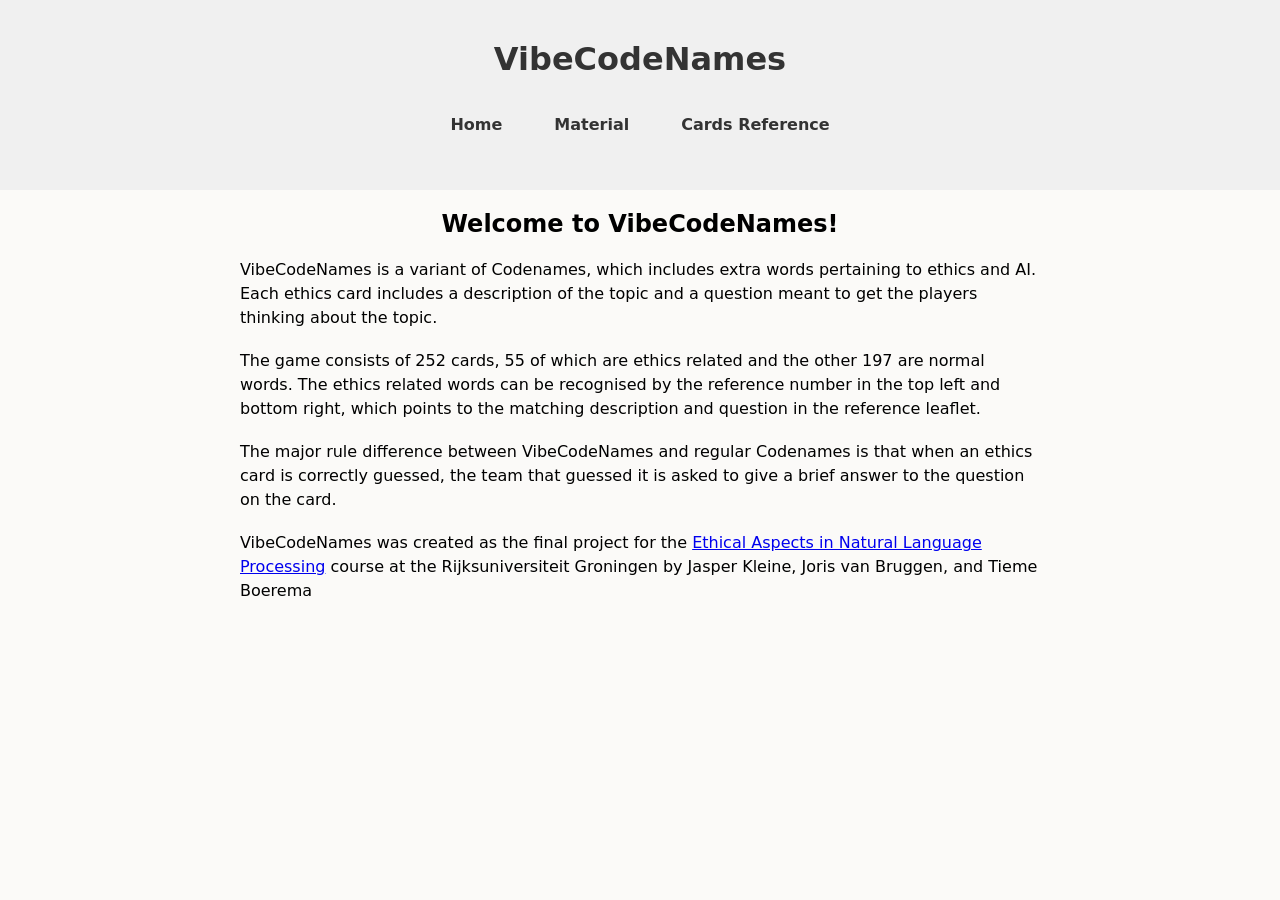
==== commit d3f53679: "update" ====
--- a/index.html
+++ b/index.html
@@ -6,7 +6,6 @@
     <meta name="viewport" content="width=device-width, initial-scale=1.0">
     <title>VibeCodeNames</title>
     <link rel="stylesheet" href="styles.css">
-    <script src="script.js" defer></script>
 </head>
 
 <body>
@@ -25,15 +24,18 @@
         <p>VibeCodeNames is a variant of Codenames, which includes extra words pertaining to ethics and AI. Each ethics
             card includes a description of the topic and a question meant to get the players thinking about the topic.
         </p>
+        <br>
         <p>The game consists of 252 cards, 55 of which are ethics related and the other 197 are normal words. The ethics
             related words can be recognised by the reference number in the top left and bottom right, which points to
             the matching description and question in the reference leaflet. </p>
+        <br>
 
         <p>
             The major rule difference between VibeCodeNames and regular Codenames is that when an ethics card is
             correctly guessed, the team that guessed it is asked to give a brief answer to the question on the card.
 
         </p>
+        <br>
 
         <p>VibeCodeNames was created as the final project for the <a
                 href="https://ocasys.rug.nl/2025-2026/catalog/course/LIX033B05">Ethical Aspects in Natural Language
--- a/styles.css
+++ b/styles.css
@@ -64,11 +64,13 @@
         text-align: center;
     }
 
+
     p {
         max-width: 800px;
-        margin: 20px auto;
-        line-height: 1.6;
-        text-align: center;
+        width: fit-content;
+        margin: 0 auto;
+        text-align: left;
+        line-height: 1.5;
     }
 
 
